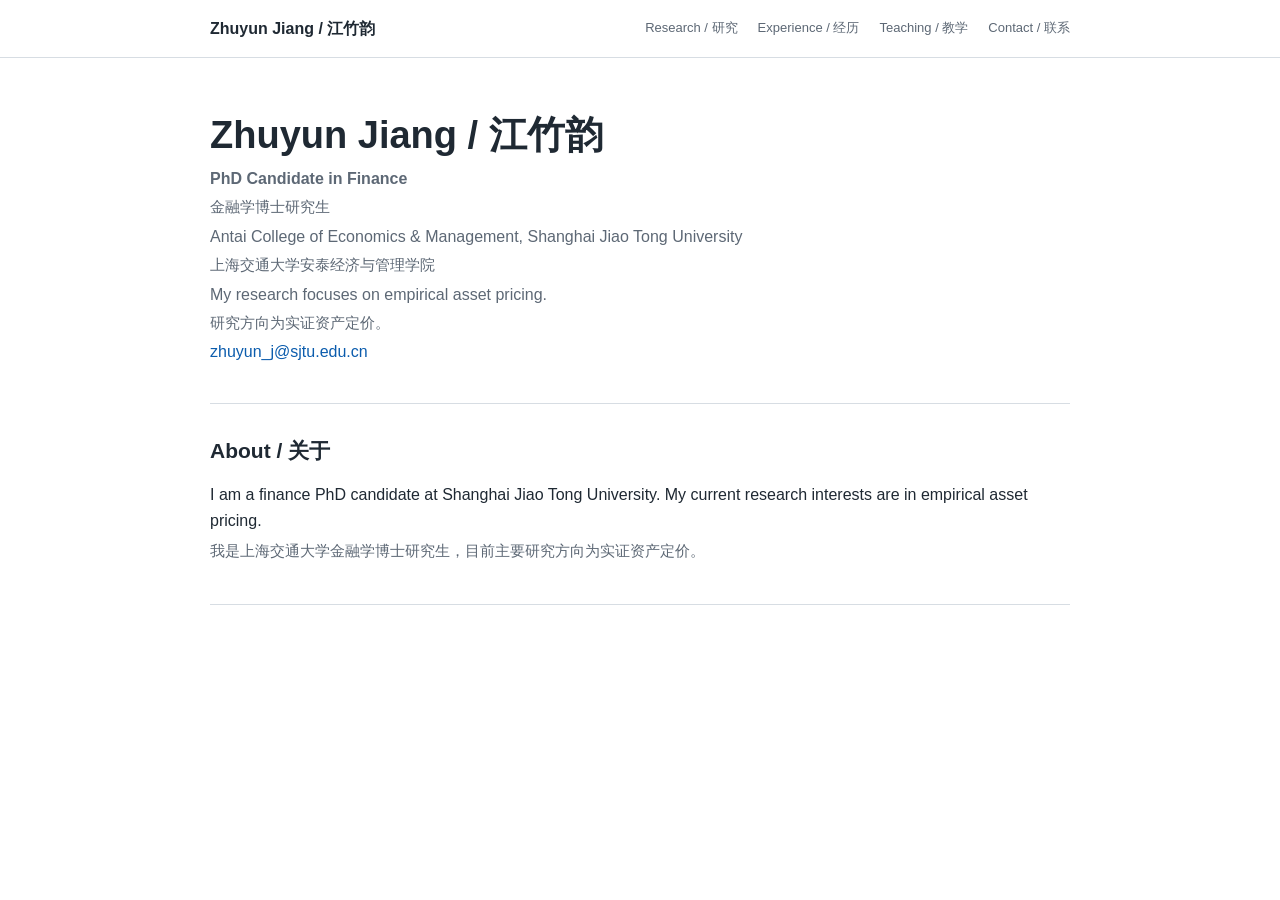
==== index.html @ 391774e1 "Add files via upload" ====
<!DOCTYPE html>
<html lang="en">
<head>
  <meta charset="UTF-8">
  <meta name="viewport" content="width=device-width, initial-scale=1.0">
  <title>Zhuyun Jiang | 江竹韵</title>
  <link rel="stylesheet" href="styles.css">
</head>
<body>
  <header class="site-header">
    <a class="site-name" href="index.html">Zhuyun Jiang / 江竹韵</a>
    <nav aria-label="Primary navigation">
      <a href="research.html">Research / 研究</a>
      <a href="experience.html">Experience / 经历</a>
      <a href="teaching.html">Teaching / 教学</a>
      <a href="contact.html">Contact / 联系</a>
    </nav>
  </header>

  <main>
    <section class="intro">
      <h1>Zhuyun Jiang / 江竹韵</h1>
      <p class="title">PhD Candidate in Finance</p>
      <p class="zh">金融学博士研究生</p>
      <p>Antai College of Economics &amp; Management, Shanghai Jiao Tong University</p>
      <p class="zh">上海交通大学安泰经济与管理学院</p>
      <p>My research focuses on empirical asset pricing.</p>
      <p class="zh">研究方向为实证资产定价。</p>
      <p><a href="mailto:zhuyun_j@sjtu.edu.cn">zhuyun_j@sjtu.edu.cn</a></p>
    </section>

    <section>
      <h2>About / 关于</h2>
      <p>
        I am a finance PhD candidate at Shanghai Jiao Tong University. My current
        research interests are in empirical asset pricing.
      </p>
      <p class="zh">
        我是上海交通大学金融学博士研究生，目前主要研究方向为实证资产定价。
      </p>
    </section>
  </main>
</body>
</html>
---- styles.css ----
:root {
  --text: #1f2933;
  --muted: #5d6875;
  --line: #d7dde3;
  --link: #0b5cad;
  --bg: #ffffff;
  --soft: #f7f8fa;
}

* {
  box-sizing: border-box;
}

html {
  scroll-behavior: smooth;
}

body {
  margin: 0;
  color: var(--text);
  background: var(--bg);
  font-family: -apple-system, BlinkMacSystemFont, "Segoe UI", "PingFang SC", "Microsoft YaHei", Arial, sans-serif;
  font-size: 16px;
  line-height: 1.6;
}

a {
  color: var(--link);
  text-decoration: none;
}

a:hover {
  text-decoration: underline;
}

.site-header {
  position: sticky;
  top: 0;
  display: flex;
  align-items: center;
  justify-content: space-between;
  gap: 24px;
  min-height: 58px;
  padding: 0 max(24px, calc((100vw - 860px) / 2));
  background: rgba(255, 255, 255, 0.96);
  border-bottom: 1px solid var(--line);
}

.site-name {
  color: var(--text);
  font-weight: 700;
}

nav {
  display: flex;
  gap: 20px;
  font-size: 13px;
}

nav a {
  color: var(--muted);
}

nav a[aria-current="page"] {
  color: var(--text);
  font-weight: 600;
}

main {
  width: min(860px, calc(100% - 48px));
  margin: 0 auto 72px;
}

.intro {
  padding: 56px 0 34px;
  border-bottom: 1px solid var(--line);
}

.page-title {
  padding: 48px 0 24px;
}

h1 {
  margin: 0 0 8px;
  font-size: 38px;
  line-height: 1.15;
}

.title {
  color: var(--text);
  font-weight: 600;
}

.intro p,
.page-title p {
  max-width: 720px;
  margin: 4px 0;
  color: var(--muted);
}

.zh {
  color: var(--muted);
  font-size: 0.95rem;
}

section {
  padding: 34px 0;
  border-bottom: 1px solid var(--line);
}

h2 {
  margin: 0 0 18px;
  font-size: 21px;
  line-height: 1.25;
}

h3 {
  margin: 0 0 3px;
  font-size: 16px;
  line-height: 1.4;
}

p {
  margin: 0 0 6px;
}

.section-note {
  margin-bottom: 20px;
  color: var(--muted);
}

.item {
  margin: 0 0 20px;
  padding: 0 0 18px;
  border-bottom: 1px solid #edf0f2;
}

.item:last-child {
  margin-bottom: 0;
  padding-bottom: 0;
  border-bottom: 0;
}

.item p,
.row p,
#contact p {
  color: var(--muted);
}

.row {
  display: grid;
  grid-template-columns: minmax(0, 1fr) auto;
  gap: 24px;
  margin-bottom: 18px;
}

.row:last-child {
  margin-bottom: 0;
}

.row span {
  color: var(--muted);
  white-space: nowrap;
}

@media (max-width: 640px) {
  .site-header {
    align-items: flex-start;
    flex-direction: column;
    gap: 8px;
    padding-top: 12px;
    padding-bottom: 12px;
  }

  nav {
    width: 100%;
    gap: 14px;
    overflow-x: auto;
  }

  main {
    width: min(100% - 32px, 860px);
  }

  .intro {
    padding-top: 36px;
  }

  h1 {
    font-size: 32px;
  }

  .row {
    grid-template-columns: 1fr;
    gap: 2px;
  }

  .row span {
    white-space: normal;
  }
}
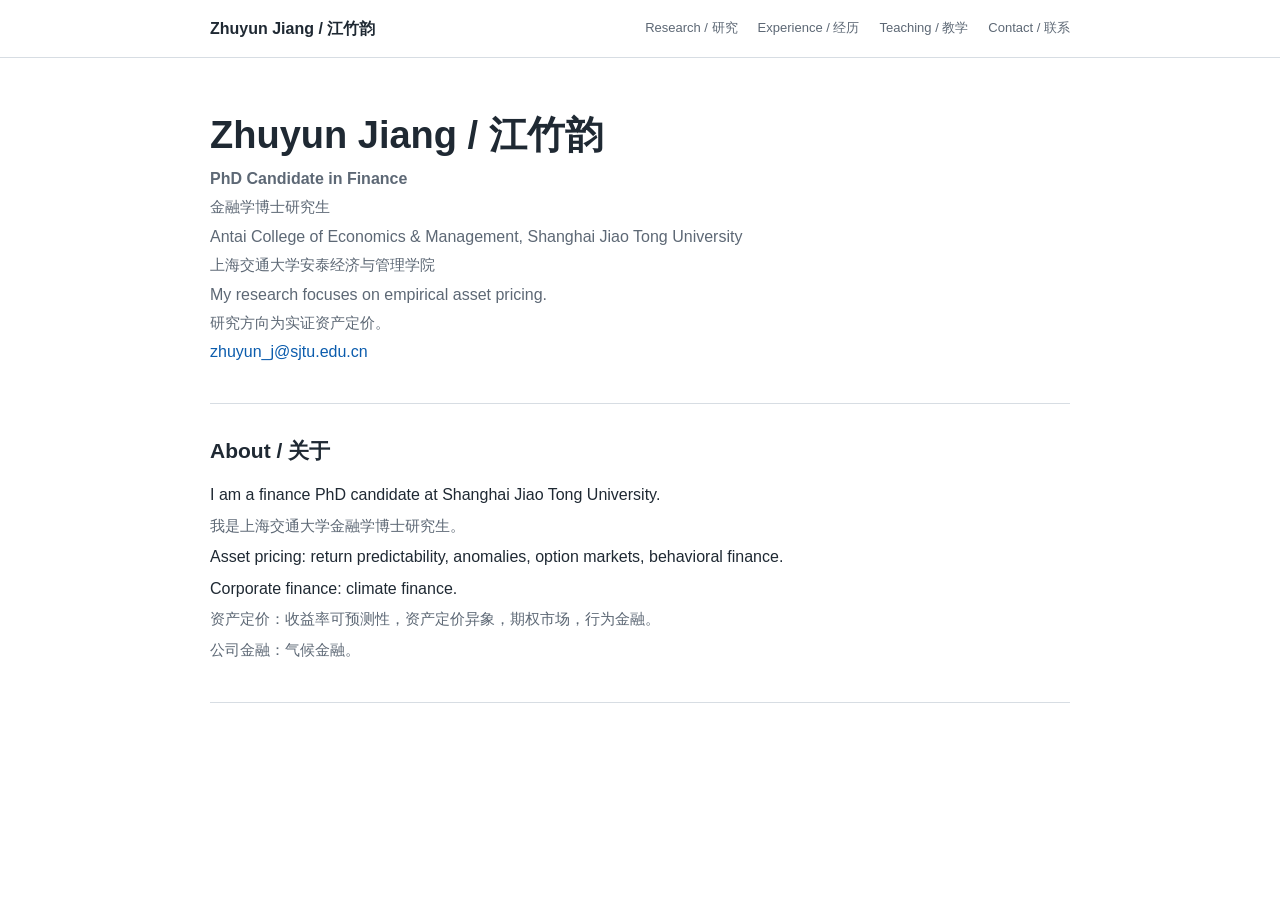
==== commit 2be6dac5: "Add files via upload" ====
--- a/index.html
+++ b/index.html
@@ -32,12 +32,15 @@
     <section>
       <h2>About / 关于</h2>
       <p>
-        I am a finance PhD candidate at Shanghai Jiao Tong University. My current
-        research interests are in empirical asset pricing.
+        I am a finance PhD candidate at Shanghai Jiao Tong University.
       </p>
       <p class="zh">
-        我是上海交通大学金融学博士研究生，目前主要研究方向为实证资产定价。
+        我是上海交通大学金融学博士研究生。
       </p>
+      <p>Asset pricing: return predictability, anomalies, option markets, behavioral finance.</p>
+      <p>Corporate finance: climate finance.</p>
+      <p class="zh">资产定价：收益率可预测性，资产定价异象，期权市场，行为金融。</p>
+      <p class="zh">公司金融：气候金融。</p>
     </section>
   </main>
 </body>
